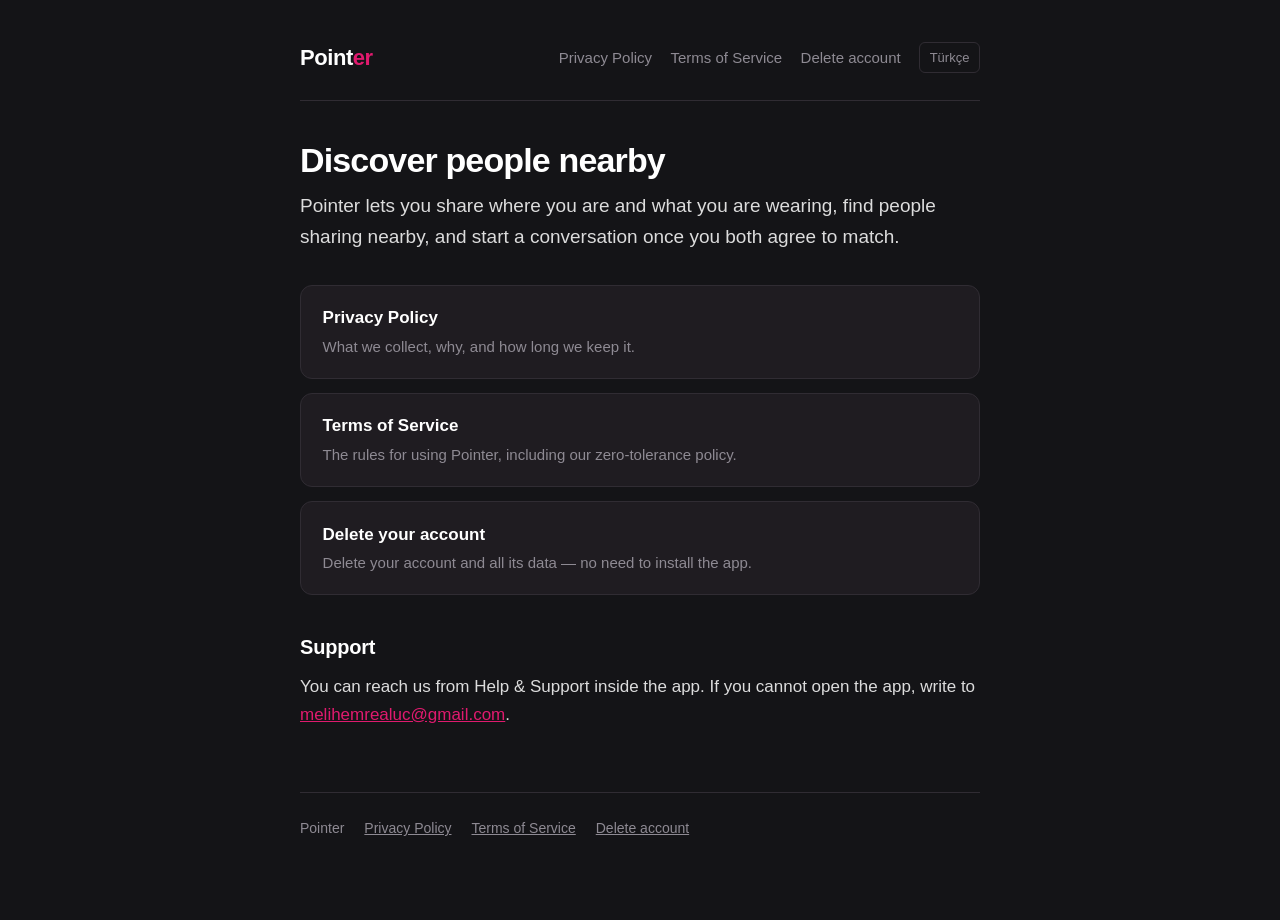
==== index.html @ bc225839 "Pointer public site" ====
<!DOCTYPE html>
<html lang="en">
<head>
<meta charset="utf-8">
<meta name="viewport" content="width=device-width, initial-scale=1">
<title>Pointer</title>
<meta name="description" content="Pointer — discover people nearby. Support, privacy policy, terms and account deletion.">
<link rel="stylesheet" href="assets/site.css">
</head>
<body>
<div class="shell">

  <div class="top">
    <a class="wordmark" href="./">Point<span>er</span></a>
    <nav>
      <a href="privacy.html" data-t="nav-privacy">Privacy Policy</a>
      <a href="terms.html" data-t="nav-terms">Terms of Service</a>
      <a href="delete-account.html" data-t="nav-delete">Delete account</a>
      <button class="lang" id="lang" type="button">Türkçe</button>
    </nav>
  </div>

  <h1 data-t="title">Discover people nearby</h1>
  <p class="lead" data-t="lead">
    Pointer lets you share where you are and what you are wearing, find people sharing
    nearby, and start a conversation once you both agree to match.
  </p>

  <div class="cards">
    <a class="card" href="privacy.html">
      <h3 data-t="c1h">Privacy Policy</h3>
      <p data-t="c1p">What we collect, why, and how long we keep it.</p>
    </a>
    <a class="card" href="terms.html">
      <h3 data-t="c2h">Terms of Service</h3>
      <p data-t="c2p">The rules for using Pointer, including our zero-tolerance policy.</p>
    </a>
    <a class="card" href="delete-account.html">
      <h3 data-t="c3h">Delete your account</h3>
      <p data-t="c3p">Delete your account and all its data — no need to install the app.</p>
    </a>
  </div>

  <h2 data-t="sh">Support</h2>
  <p data-t="sp">
    You can reach us from Help &amp; Support inside the app. If you cannot open the app,
    write to <a href="mailto:melihemrealuc@gmail.com">melihemrealuc@gmail.com</a>.
  </p>

  <footer>
    <span data-t="f1">Pointer</span>
    <a href="privacy.html" data-t="nav-privacy">Privacy Policy</a>
    <a href="terms.html" data-t="nav-terms">Terms of Service</a>
    <a href="delete-account.html" data-t="nav-delete">Delete account</a>
  </footer>

</div>
<script src="assets/i18n.js"></script>
<script>
  applyLang({
    en: {},
    tr: {
      "nav-privacy": "Gizlilik Politikası",
      "nav-terms": "Kullanım Koşulları",
      "nav-delete": "Hesap silme",
      "title": "Yakındaki insanları keşfet",
      "lead": "Pointer, nerede olduğunu ve ne giydiğini paylaşmanı, yakınında paylaşım yapanları bulmanı ve karşılıklı eşleştiğinizde sohbete başlamanı sağlar.",
      "c1h": "Gizlilik Politikası",
      "c1p": "Hangi verileri neden topluyoruz, ne kadar süre saklıyoruz.",
      "c2h": "Kullanım Koşulları",
      "c2p": "Pointer'ı kullanma kuralları ve sıfır tolerans politikamız.",
      "c3h": "Hesabını sil",
      "c3p": "Hesabını ve tüm verilerini sil — uygulamayı kurmana gerek yok.",
      "sh": "Destek",
      "sp": "Uygulama içindeki Yardım ve Destek bölümünden bize ulaşabilirsin. Uygulamayı açamıyorsan <a href=\"mailto:melihemrealuc@gmail.com\">melihemrealuc@gmail.com</a> adresine yaz.",
      "f1": "Pointer"
    }
  });
</script>
</body>
</html>
---- assets/site.css ----
/* Pointer — public site.
   Dark only, matching the app: the product has no light mode, so neither does this. */

:root {
  --ground: #141417;
  --surface: #1F1C21;
  --field: #2E2B30;
  --hair: #302C33;
  --ink: #FFFFFF;
  --ink-soft: rgba(255, 255, 255, 0.85);
  --muted: #8E8A93;
  --pink: #E01A6E;
  --pink-dim: #B31456;
  --danger: #E0483A;
  --ok: #2FA37A;
  --shell: 720px;
}

* { box-sizing: border-box; }

html { color-scheme: dark; }

body {
  margin: 0;
  background: var(--ground);
  color: var(--ink);
  font-family: -apple-system, BlinkMacSystemFont, "Segoe UI", Roboto, "Helvetica Neue", Arial, sans-serif;
  font-size: 17px;
  line-height: 1.62;
  -webkit-font-smoothing: antialiased;
}

.shell {
  max-width: var(--shell);
  margin: 0 auto;
  padding: 2.5rem 1.25rem 5rem;
}

/* ---------- header ---------- */

.top {
  display: flex;
  align-items: center;
  justify-content: space-between;
  gap: 1rem;
  padding-bottom: 1.5rem;
  border-bottom: 1px solid var(--hair);
  margin-bottom: 2.5rem;
  flex-wrap: wrap;
}

.wordmark {
  font-size: 22px;
  font-weight: 700;
  letter-spacing: -0.02em;
  color: var(--ink);
  text-decoration: none;
}

.wordmark span { color: var(--pink); }

nav { display: flex; gap: 1.15rem; align-items: center; flex-wrap: wrap; }

nav a {
  color: var(--muted);
  text-decoration: none;
  font-size: 15px;
}

nav a:hover, nav a:focus-visible { color: var(--ink); }
nav a[aria-current="page"] { color: var(--ink); font-weight: 600; }

.lang {
  background: none;
  border: 1px solid var(--hair);
  color: var(--muted);
  border-radius: 6px;
  padding: 0.25rem 0.6rem;
  font: inherit;
  font-size: 13px;
  cursor: pointer;
}

.lang:hover { color: var(--ink); border-color: var(--muted); }
.lang:focus-visible { outline: 2px solid var(--pink); outline-offset: 2px; }

/* ---------- type ---------- */

h1 {
  font-size: 34px;
  line-height: 1.14;
  letter-spacing: -0.025em;
  font-weight: 700;
  margin: 0 0 0.75rem;
  text-wrap: balance;
}

h2 {
  font-size: 20px;
  font-weight: 700;
  letter-spacing: -0.01em;
  margin: 2.25rem 0 0.6rem;
  text-wrap: balance;
}

p { margin: 0 0 1rem; color: var(--ink-soft); }

ul { margin: 0 0 1rem; padding-left: 1.15rem; color: var(--ink-soft); }
li { margin-bottom: 0.35rem; }

a { color: var(--pink); }

.lead { font-size: 19px; color: var(--ink-soft); }
.updated { color: var(--muted); font-size: 15px; margin-bottom: 2rem; }

/* ---------- cards ---------- */

.cards { display: grid; gap: 0.9rem; margin: 2rem 0; }

.card {
  display: block;
  background: var(--surface);
  border: 1px solid var(--hair);
  border-radius: 12px;
  padding: 1.15rem 1.35rem;
  text-decoration: none;
  color: inherit;
}

.card:hover, .card:focus-visible { border-color: var(--pink); }
.card h3 { margin: 0 0 0.2rem; font-size: 17px; font-weight: 600; color: var(--ink); }
.card p { margin: 0; font-size: 15px; color: var(--muted); }

/* ---------- forms ---------- */

.panel {
  background: var(--surface);
  border: 1px solid var(--hair);
  border-radius: 14px;
  padding: 1.5rem;
  margin-top: 1.75rem;
}

.step { display: none; }
.step.on { display: block; }

label {
  display: block;
  font-size: 13px;
  color: var(--muted);
  margin: 0 0 0.35rem;
}

input[type="email"], input[type="password"], input[type="text"] {
  width: 100%;
  background: var(--field);
  border: 1px solid transparent;
  border-radius: 10px;
  color: var(--ink);
  font: inherit;
  font-size: 16px;
  padding: 0.8rem 0.9rem;
  margin-bottom: 1rem;
}

input:focus { outline: none; border-color: var(--pink); }

button.primary, button.danger, button.ghost {
  width: 100%;
  border: 0;
  border-radius: 12px;
  font: inherit;
  font-size: 17px;
  font-weight: 700;
  padding: 0.85rem 1rem;
  cursor: pointer;
  color: #FFFFFF;
}

button.primary { background: var(--pink); }
button.primary:hover:not(:disabled) { background: var(--pink-dim); }
button.danger { background: var(--danger); }
button.danger:hover:not(:disabled) { filter: brightness(0.9); }

button.ghost {
  background: none;
  border: 1px solid var(--hair);
  color: var(--muted);
  font-weight: 500;
  font-size: 15px;
  margin-top: 0.6rem;
}

button.ghost:hover { color: var(--ink); border-color: var(--muted); }
button:disabled { opacity: 0.5; cursor: default; }
button:focus-visible { outline: 2px solid var(--ink); outline-offset: 2px; }

.tabs { display: flex; gap: 0.5rem; margin-bottom: 1.25rem; }

.tab {
  flex: 1;
  background: var(--field);
  border: 1px solid transparent;
  color: var(--muted);
  border-radius: 10px;
  padding: 0.55rem 0.5rem;
  font: inherit;
  font-size: 14px;
  cursor: pointer;
}

.tab[aria-selected="true"] { background: var(--pink); color: #FFFFFF; font-weight: 600; }

.msg {
  border-radius: 10px;
  padding: 0.8rem 0.95rem;
  font-size: 15px;
  margin-bottom: 1rem;
  display: none;
}

.msg.on { display: block; }
.msg.bad { background: rgba(224, 72, 58, 0.14); color: #FF9A90; }
.msg.good { background: rgba(47, 163, 122, 0.14); color: #6FD6AF; }

.warn {
  background: rgba(224, 72, 58, 0.1);
  border: 1px solid rgba(224, 72, 58, 0.35);
  border-radius: 10px;
  padding: 1rem 1.15rem;
  margin-bottom: 1.25rem;
}

.warn p { color: var(--ink-soft); font-size: 15px; }
.warn p:last-child { margin-bottom: 0; }
.warn ul { font-size: 15px; margin-bottom: 0.75rem; }

.who {
  font-size: 15px;
  color: var(--muted);
  margin-bottom: 1rem;
  word-break: break-all;
}

.who b { color: var(--ink); }

footer {
  margin-top: 4rem;
  padding-top: 1.5rem;
  border-top: 1px solid var(--hair);
  color: var(--muted);
  font-size: 14px;
  display: flex;
  gap: 0.5rem 1.25rem;
  flex-wrap: wrap;
}

footer a { color: var(--muted); }

[hidden] { display: none !important; }

@media (prefers-reduced-motion: reduce) {
  * { transition: none !important; }
}
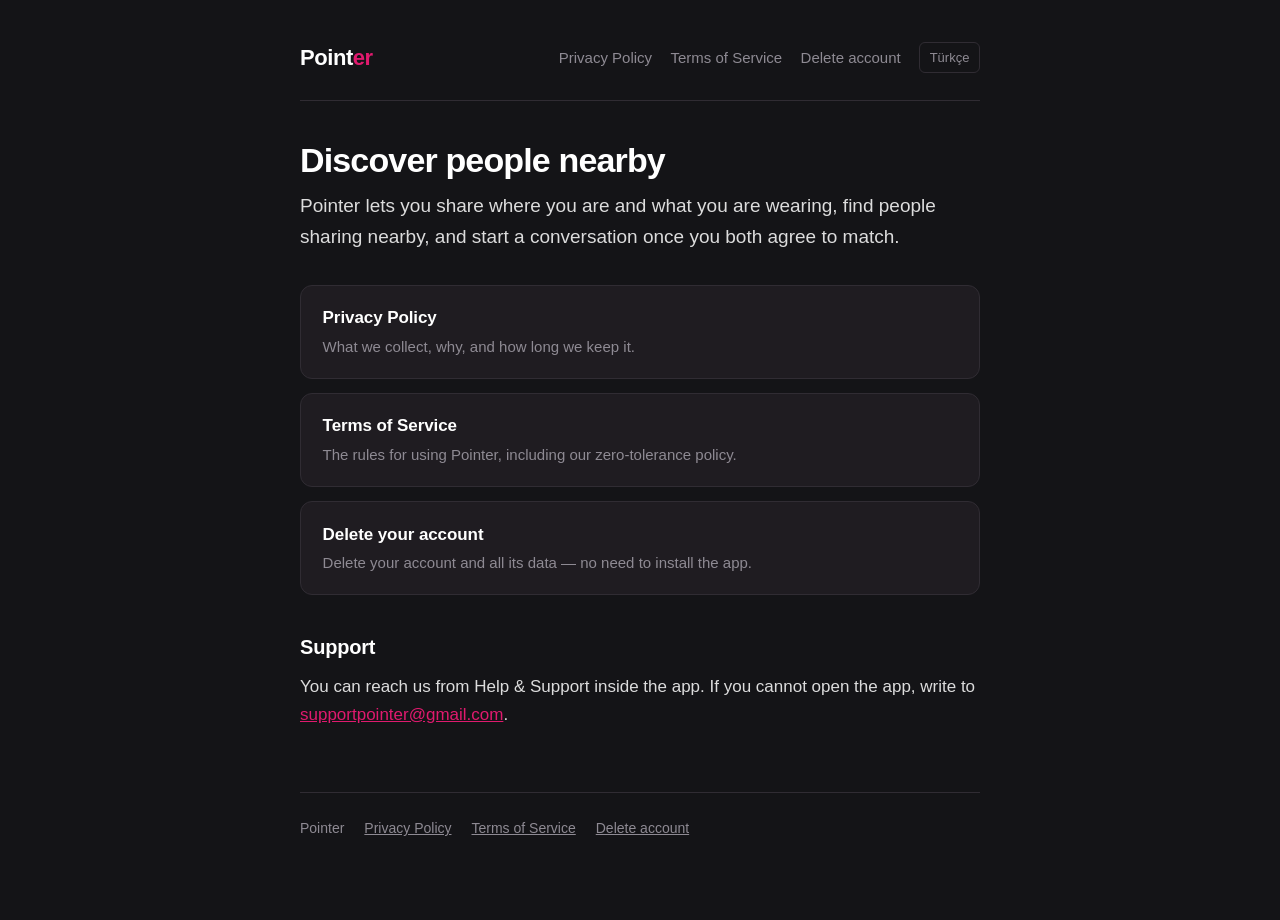
==== commit c813a813: "Replace the site policy with the merged long-form one, EN and TR" ====
--- a/index.html
+++ b/index.html
@@ -44,7 +44,7 @@
   <h2 data-t="sh">Support</h2>
   <p data-t="sp">
     You can reach us from Help &amp; Support inside the app. If you cannot open the app,
-    write to <a href="mailto:melihemrealuc@gmail.com">melihemrealuc@gmail.com</a>.
+    write to <a href="mailto:supportpointer@gmail.com">supportpointer@gmail.com</a>.
   </p>
 
   <footer>
@@ -72,7 +72,7 @@
       "c3h": "Hesabını sil",
       "c3p": "Hesabını ve tüm verilerini sil — uygulamayı kurmana gerek yok.",
       "sh": "Destek",
-      "sp": "Uygulama içindeki Yardım ve Destek bölümünden bize ulaşabilirsin. Uygulamayı açamıyorsan <a href=\"mailto:melihemrealuc@gmail.com\">melihemrealuc@gmail.com</a> adresine yaz.",
+      "sp": "Uygulama içindeki Yardım ve Destek bölümünden bize ulaşabilirsin. Uygulamayı açamıyorsan <a href=\"mailto:supportpointer@gmail.com\">supportpointer@gmail.com</a> adresine yaz.",
       "f1": "Pointer"
     }
   });
--- a/assets/site.css
+++ b/assets/site.css
@@ -103,7 +103,17 @@
   text-wrap: balance;
 }
 
+h3 {
+  font-size: 17px;
+  font-weight: 600;
+  letter-spacing: -0.005em;
+  margin: 1.6rem 0 0.4rem;
+  color: var(--ink);
+}
+
 p { margin: 0 0 1rem; color: var(--ink-soft); }
+
+strong { color: var(--ink); font-weight: 600; }
 
 ul { margin: 0 0 1rem; padding-left: 1.15rem; color: var(--ink-soft); }
 li { margin-bottom: 0.35rem; }
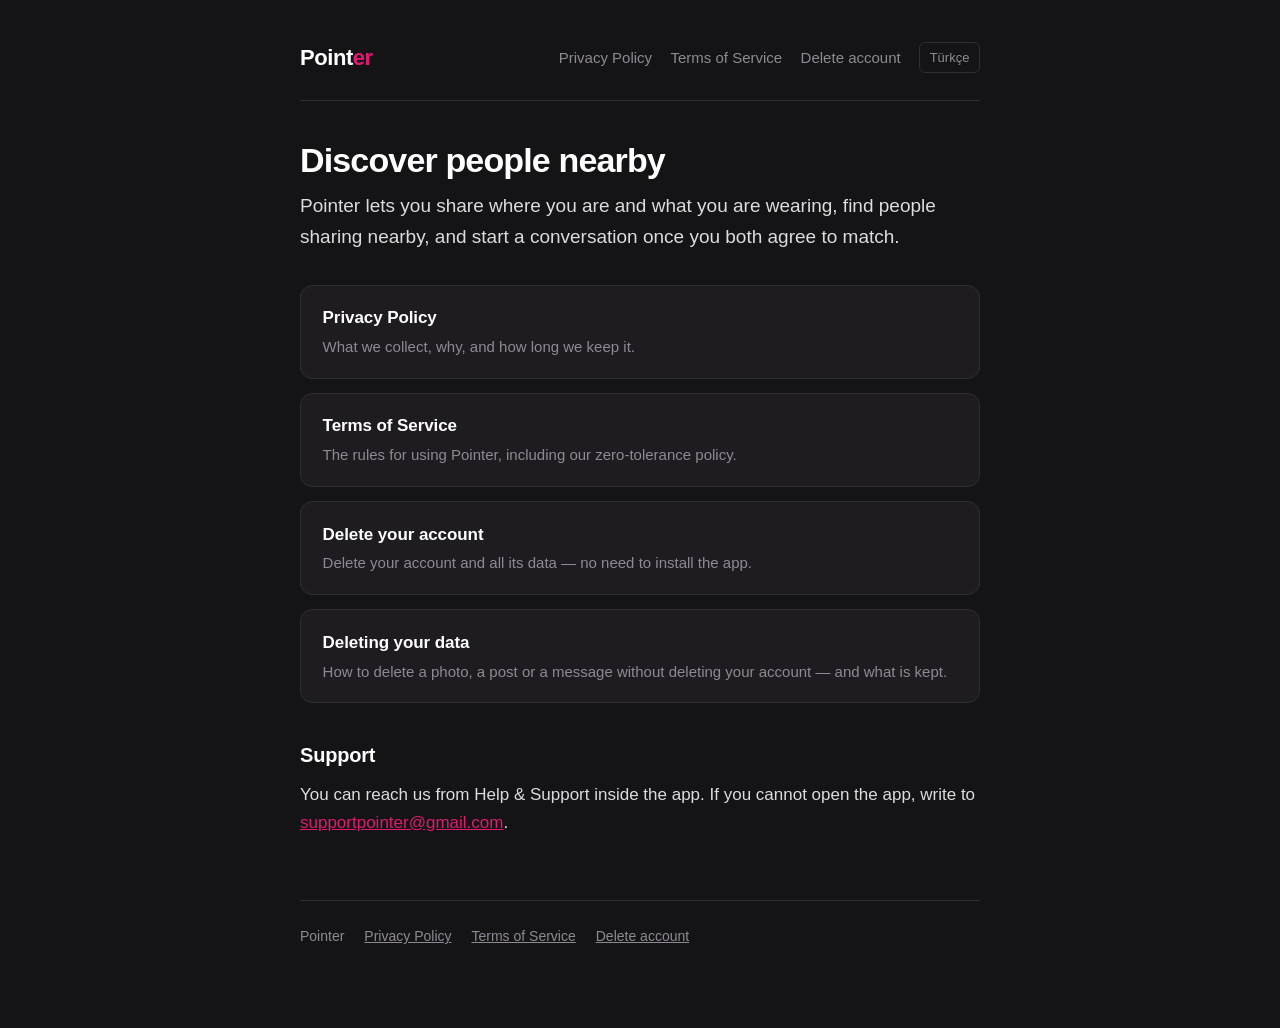
==== commit 8dac8d3b: "Add a data-deletion page for Play's Data safety form Play's "can users request deletion of some of t" ====
--- a/index.html
+++ b/index.html
@@ -5,6 +5,9 @@
 <meta name="viewport" content="width=device-width, initial-scale=1">
 <title>Pointer</title>
 <meta name="description" content="Pointer — discover people nearby. Support, privacy policy, terms and account deletion.">
+<link rel="icon" type="image/png" sizes="32x32" href="assets/icon-32.png">
+<link rel="icon" type="image/png" sizes="16x16" href="assets/icon-16.png">
+<link rel="apple-touch-icon" href="assets/icon-180.png">
 <link rel="stylesheet" href="assets/site.css">
 </head>
 <body>
@@ -39,6 +42,10 @@
       <h3 data-t="c3h">Delete your account</h3>
       <p data-t="c3p">Delete your account and all its data — no need to install the app.</p>
     </a>
+    <a class="card" href="data-deletion.html">
+      <h3 data-t="c4h">Deleting your data</h3>
+      <p data-t="c4p">How to delete a photo, a post or a message without deleting your account — and what is kept.</p>
+    </a>
   </div>
 
   <h2 data-t="sh">Support</h2>
@@ -71,6 +78,8 @@
       "c2p": "Pointer'ı kullanma kuralları ve sıfır tolerans politikamız.",
       "c3h": "Hesabını sil",
       "c3p": "Hesabını ve tüm verilerini sil — uygulamayı kurmana gerek yok.",
+      "c4h": "Verilerinizi silme",
+      "c4p": "Hesabınızı silmeden bir fotoğrafı, gönderiyi veya mesajı nasıl silersiniz — ve neler saklanıyor.",
       "sh": "Destek",
       "sp": "Uygulama içindeki Yardım ve Destek bölümünden bize ulaşabilirsin. Uygulamayı açamıyorsan <a href=\"mailto:supportpointer@gmail.com\">supportpointer@gmail.com</a> adresine yaz.",
       "f1": "Pointer"
--- a/assets/site.css
+++ b/assets/site.css
@@ -205,21 +205,11 @@
 button:disabled { opacity: 0.5; cursor: default; }
 button:focus-visible { outline: 2px solid var(--ink); outline-offset: 2px; }
 
-.tabs { display: flex; gap: 0.5rem; margin-bottom: 1.25rem; }
-
-.tab {
-  flex: 1;
-  background: var(--field);
-  border: 1px solid transparent;
-  color: var(--muted);
-  border-radius: 10px;
-  padding: 0.55rem 0.5rem;
-  font: inherit;
+.social-note {
   font-size: 14px;
-  cursor: pointer;
-}
-
-.tab[aria-selected="true"] { background: var(--pink); color: #FFFFFF; font-weight: 600; }
+  color: var(--muted);
+  margin: 0.9rem 0 0;
+}
 
 .msg {
   border-radius: 10px;
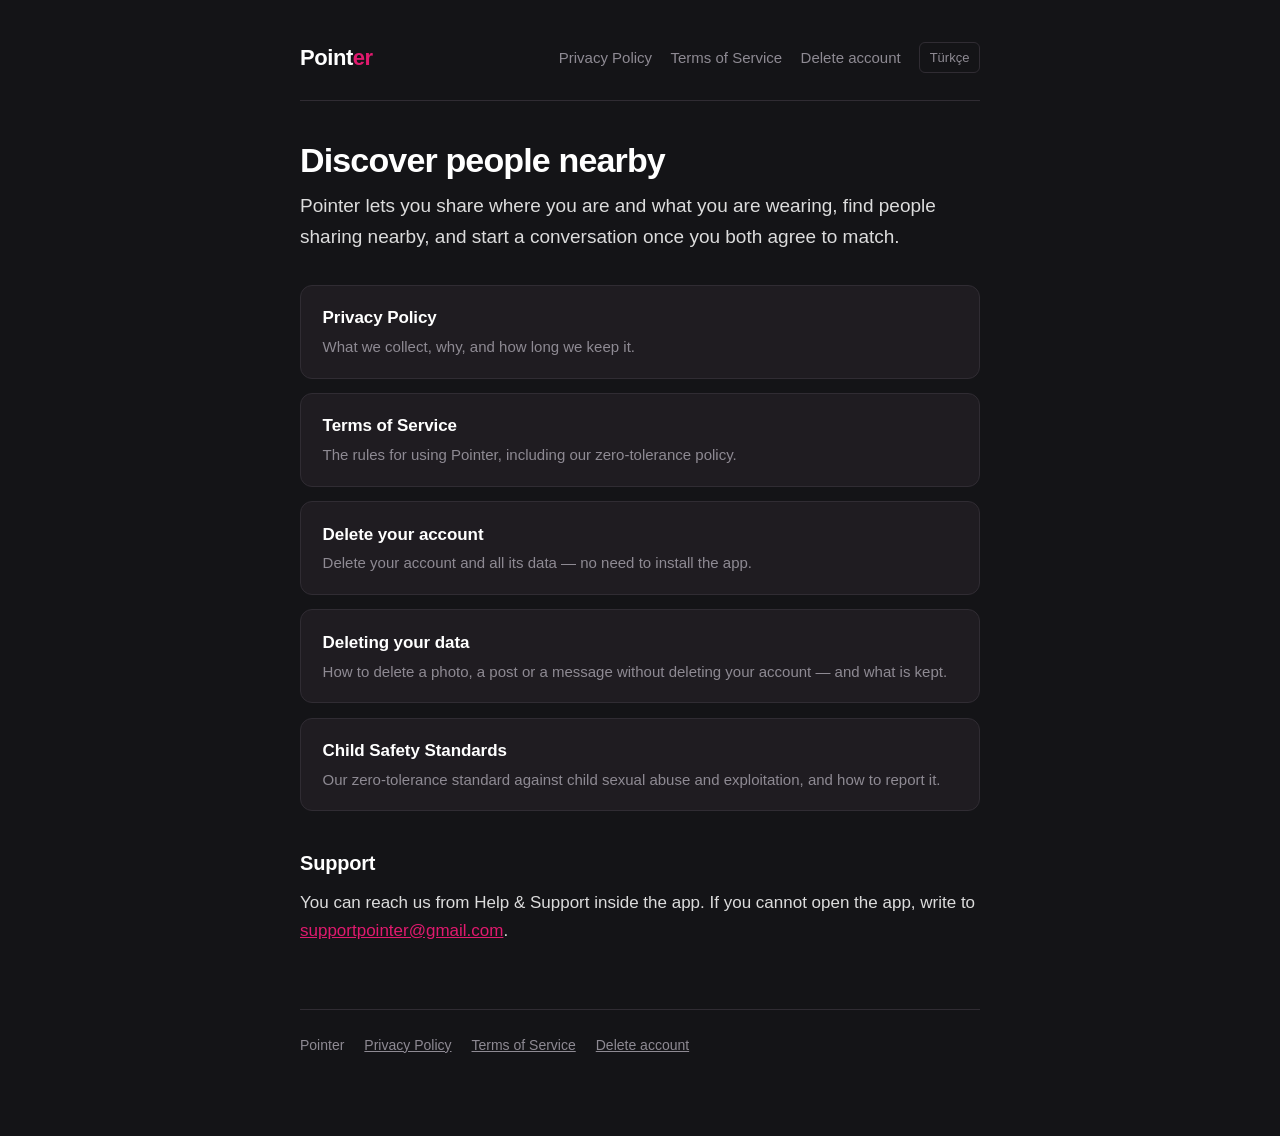
==== commit 62be1b7f: "Publish the Child Safety Standards page Play requires every app in the social and dating categories " ====
--- a/index.html
+++ b/index.html
@@ -46,6 +46,10 @@
       <h3 data-t="c4h">Deleting your data</h3>
       <p data-t="c4p">How to delete a photo, a post or a message without deleting your account — and what is kept.</p>
     </a>
+    <a class="card" href="child-safety.html">
+      <h3 data-t="c5h">Child Safety Standards</h3>
+      <p data-t="c5p">Our zero-tolerance standard against child sexual abuse and exploitation, and how to report it.</p>
+    </a>
   </div>
 
   <h2 data-t="sh">Support</h2>
@@ -80,6 +84,8 @@
       "c3p": "Hesabını ve tüm verilerini sil — uygulamayı kurmana gerek yok.",
       "c4h": "Verilerinizi silme",
       "c4p": "Hesabınızı silmeden bir fotoğrafı, gönderiyi veya mesajı nasıl silersiniz — ve neler saklanıyor.",
+      "c5h": "Çocuk Güvenliği Standartları",
+      "c5p": "Çocukların cinsel istismarı ve sömürüsüne karşı sıfır tolerans standardımız ve nasıl bildirileceği.",
       "sh": "Destek",
       "sp": "Uygulama içindeki Yardım ve Destek bölümünden bize ulaşabilirsin. Uygulamayı açamıyorsan <a href=\"mailto:supportpointer@gmail.com\">supportpointer@gmail.com</a> adresine yaz.",
       "f1": "Pointer"
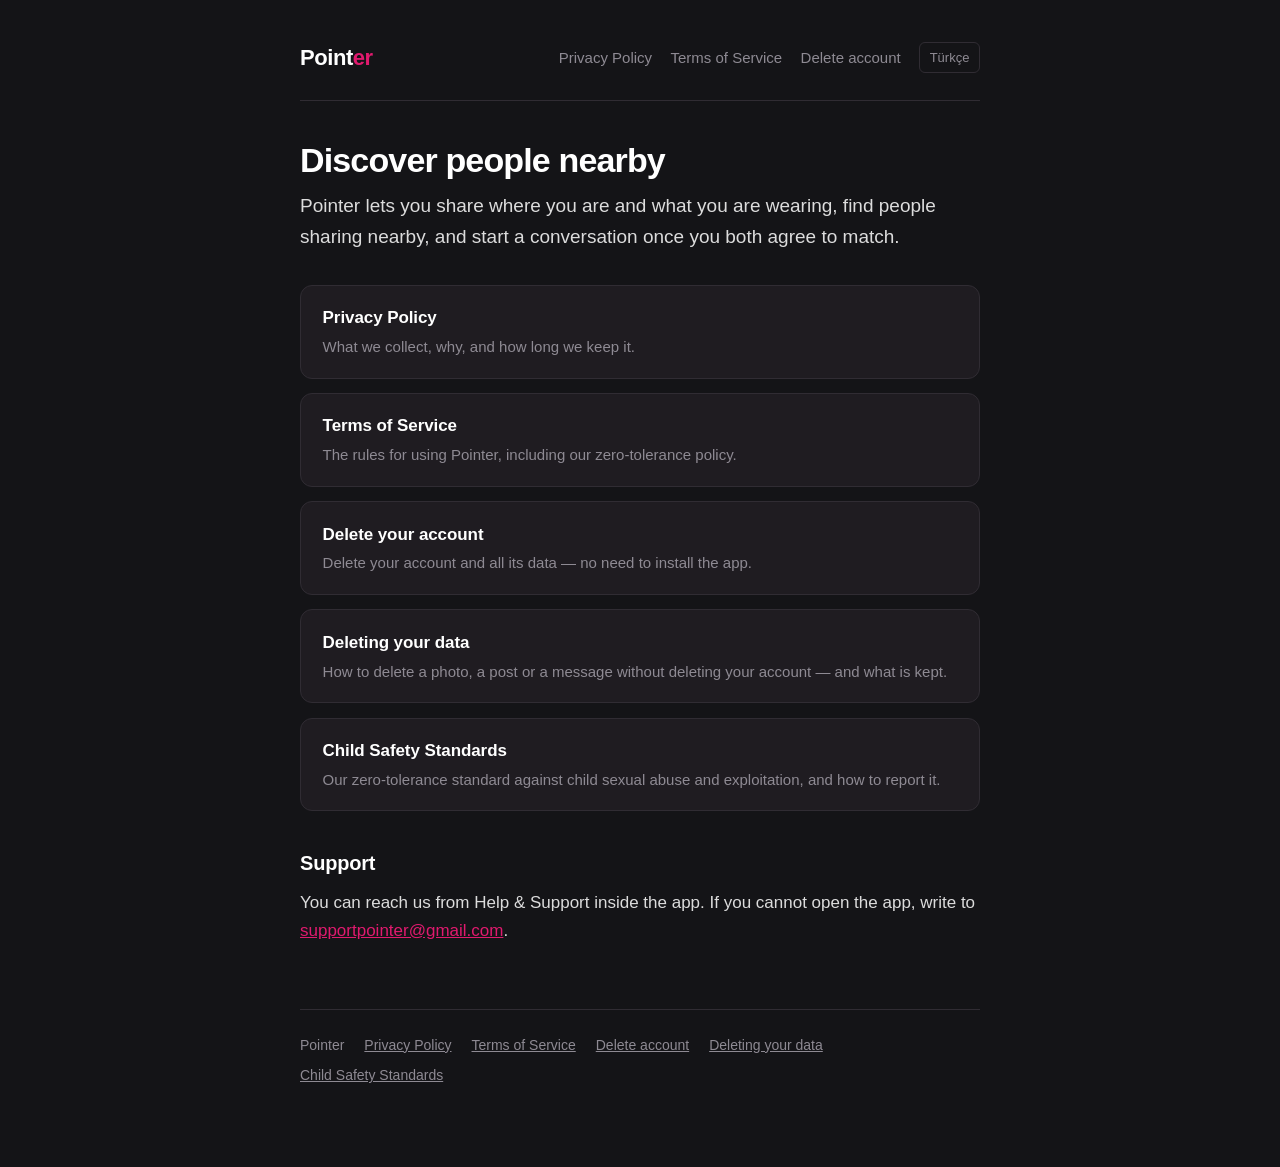
==== commit 9fb95dbe: "Put every page in the footer, on every page Two pages were added after the footer was written, so th" ====
--- a/index.html
+++ b/index.html
@@ -59,10 +59,12 @@
   </p>
 
   <footer>
-    <span data-t="f1">Pointer</span>
+    <span>Pointer</span>
     <a href="privacy.html" data-t="nav-privacy">Privacy Policy</a>
     <a href="terms.html" data-t="nav-terms">Terms of Service</a>
     <a href="delete-account.html" data-t="nav-delete">Delete account</a>
+    <a href="data-deletion.html" data-t="nav-data">Deleting your data</a>
+    <a href="child-safety.html" data-t="nav-child">Child Safety Standards</a>
   </footer>
 
 </div>
@@ -74,6 +76,8 @@
       "nav-privacy": "Gizlilik Politikası",
       "nav-terms": "Kullanım Koşulları",
       "nav-delete": "Hesap silme",
+      "nav-child": "Çocuk Güvenliği Standartları",
+      "nav-data": "Verilerinizi silme",
       "title": "Yakındaki insanları keşfet",
       "lead": "Pointer, nerede olduğunu ve ne giydiğini paylaşmanı, yakınında paylaşım yapanları bulmanı ve karşılıklı eşleştiğinizde sohbete başlamanı sağlar.",
       "c1h": "Gizlilik Politikası",
